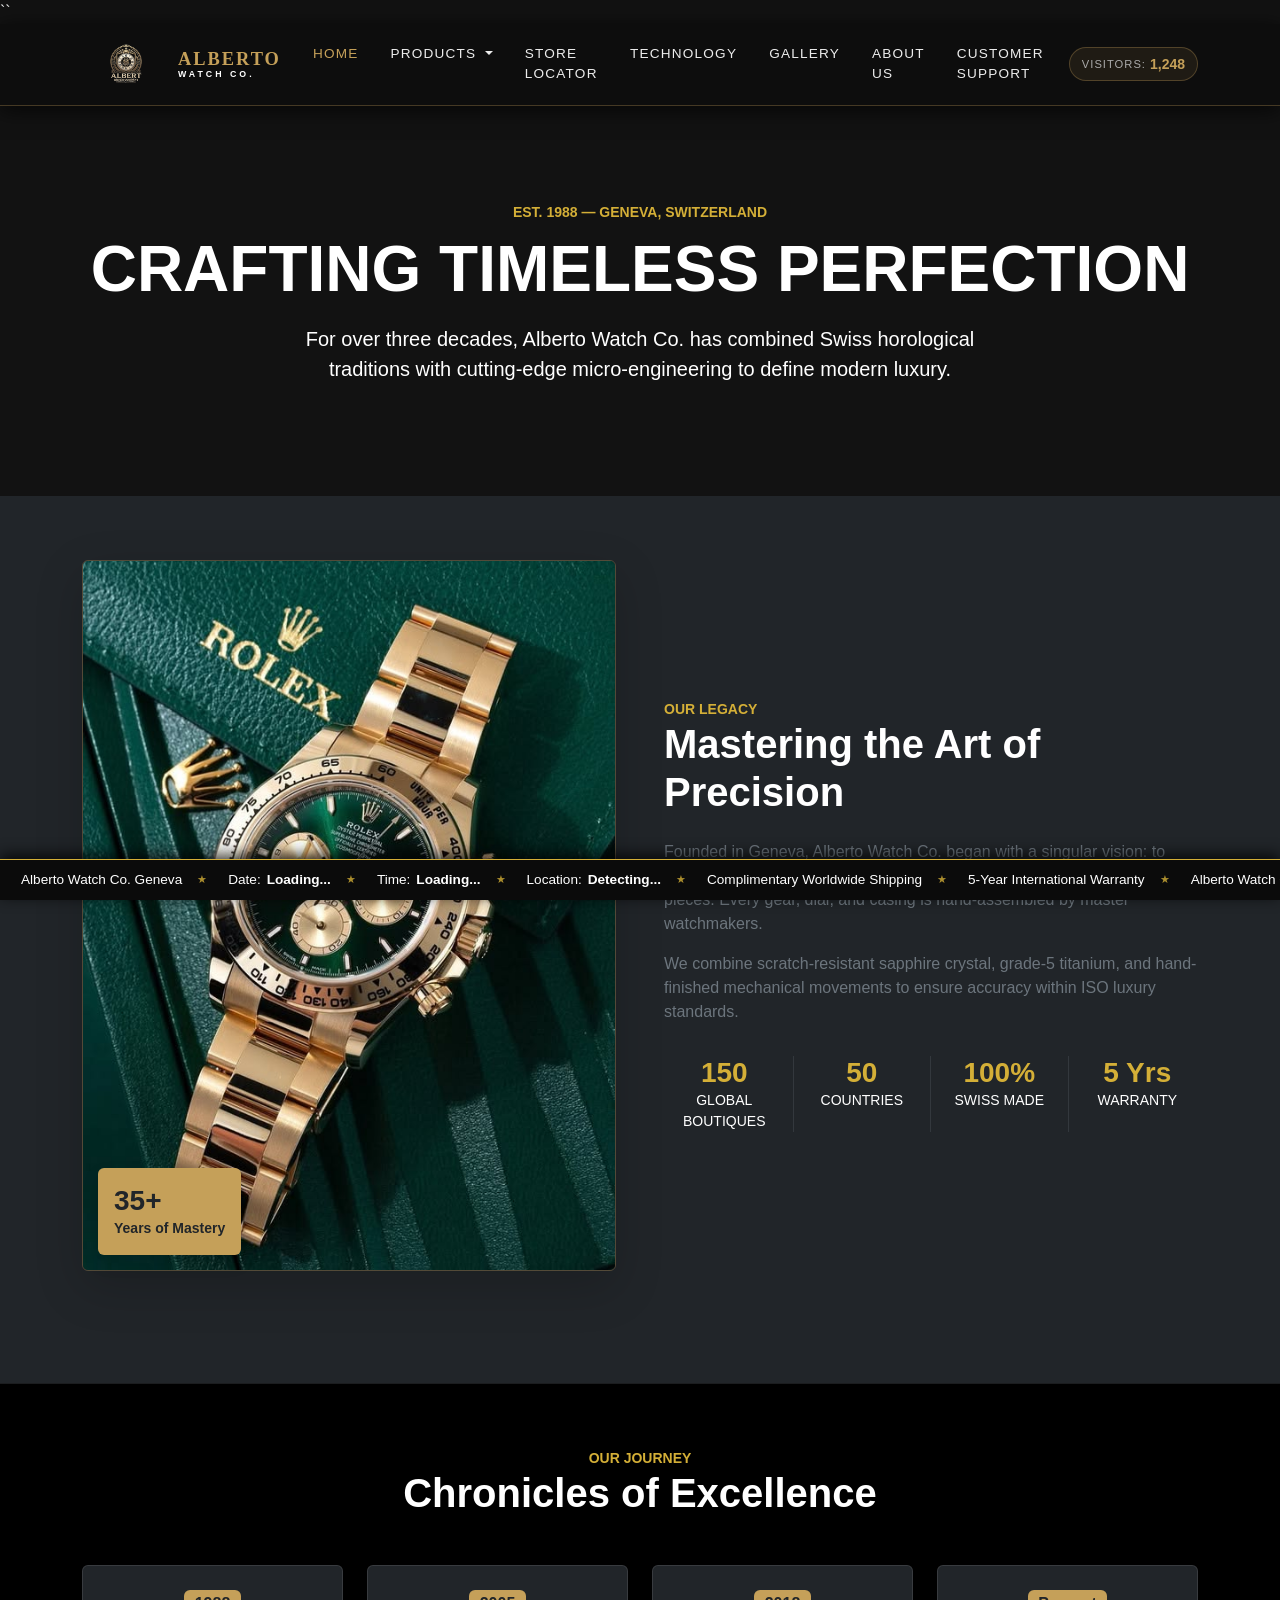
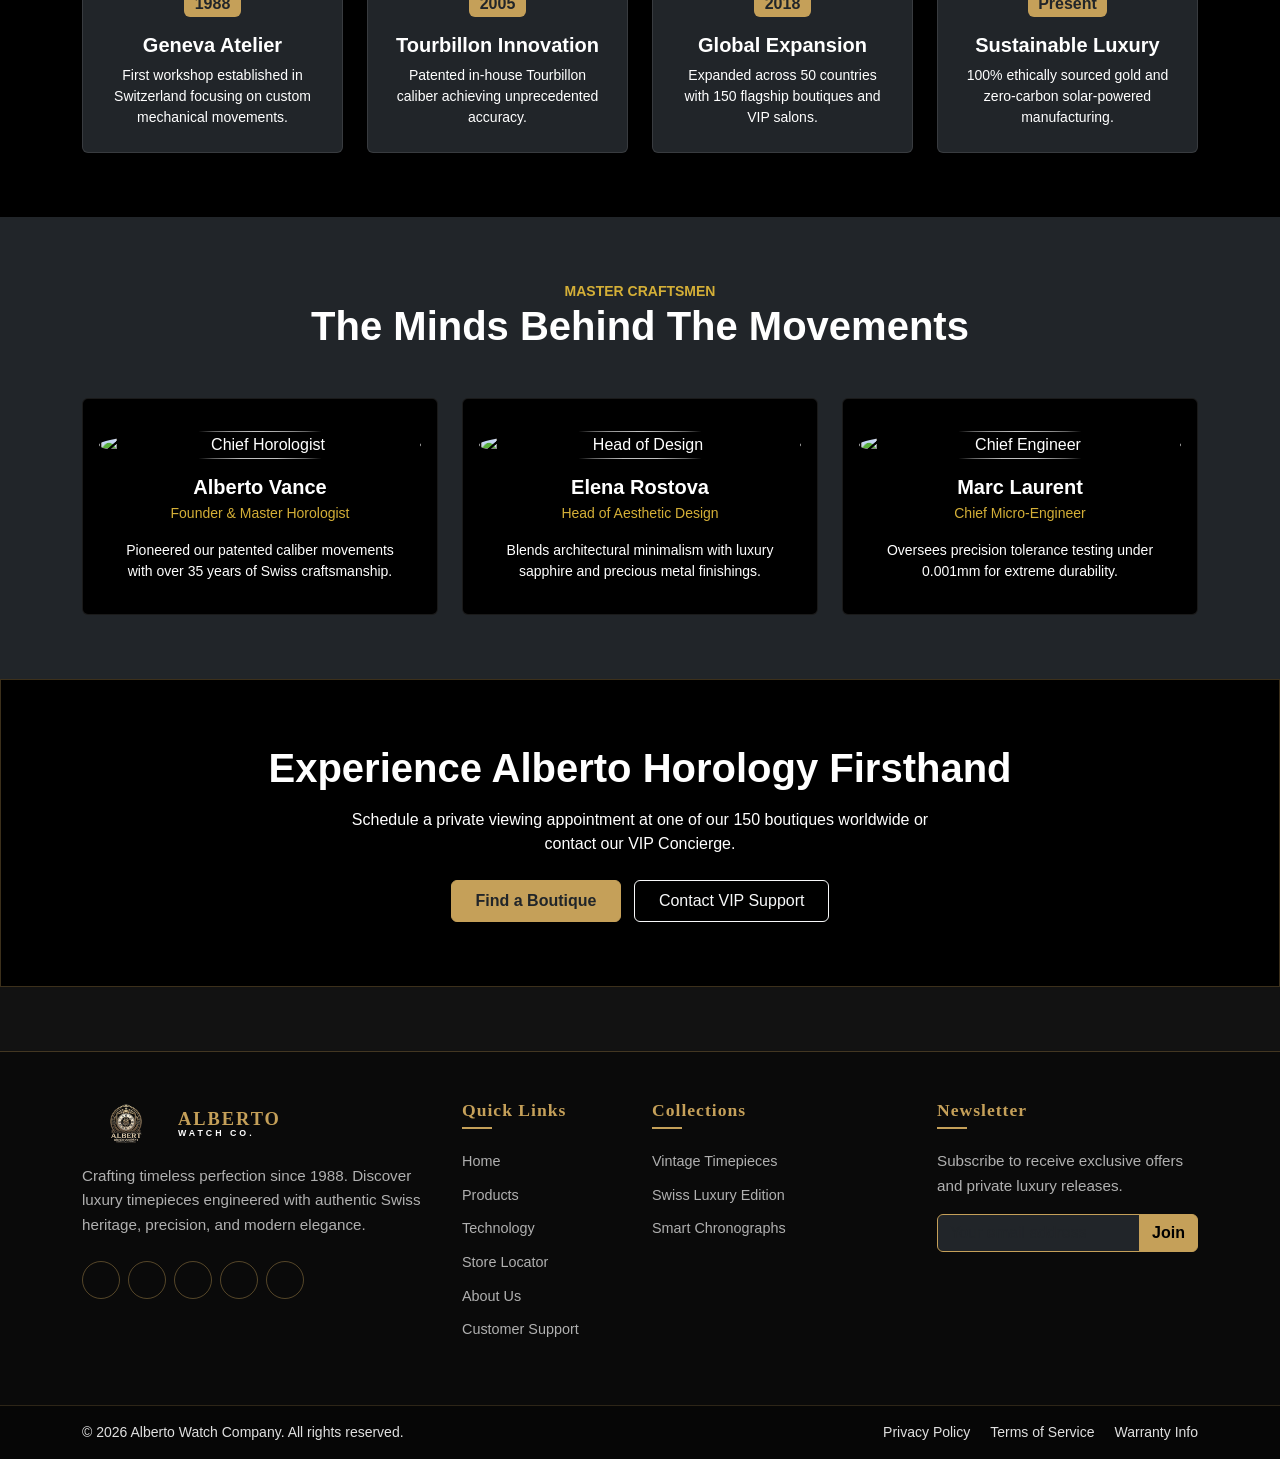
==== about.html @ 3fa5d121 "hi" ====
``<!DOCTYPE html>
<html lang="en">
<head>
    <meta charset="UTF-8">
    <meta name="viewport" content="width=device-width, initial-scale=1.0">
    <title>Alberto Watch Company</title>
    <link rel="stylesheet" href="bootstrap-5.3.8/dist/css/bootstrap.min.css">
    <link rel="stylesheet" href="style.css">
    <link rel="stylesheet" href="https://cdnjs.cloudflare.com/ajax/libs/font-awesome/7.3.1/css/all.css" integrity="sha512-x9WwyMYBnlXMNQ6kQ/Lyzu1NqIhLQKL5Oq6xByfXuRj7s9CskyCbLv/1IjqzJmXwFXWr0ov6jBV7Qbc0hh9nHg==" crossorigin="anonymous" referrerpolicy="no-referrer">
</head>
<body>

<header class="site-header sticky-top">
    <nav class="navbar navbar-expand-lg navbar-dark bg-dark-custom">
        <div class="container">
            <a class="navbar-brand d-flex align-items-center" href="index.html">
                <img src="logo-removebg-preview.png" alt="Alberto Watch Co. Logo" class="logo-img me-2">
                <span class="brand-text">ALBERTO <small>WATCH CO.</small></span>
            </a>

            <button class="navbar-toggler" type="button" data-bs-toggle="collapse" data-bs-target="#albertoNavbar" aria-controls="albertoNavbar" aria-expanded="false" aria-label="Toggle navigation">
                <span class="navbar-toggler-icon"></span>
            </button>

            <div class="collapse navbar-collapse" id="albertoNavbar">
                <ul class="navbar-nav mx-auto mb-2 mb-lg-0">
                    <li class="nav-item">
                        <a class="nav-link active" href="index.html">Home</a>
                    </li>
                    <li class="nav-item dropdown">
                        <a class="nav-link dropdown-toggle" href="#" id="productsDropdown" role="button" data-bs-toggle="dropdown" aria-expanded="false">
                            Products
                        </a>
                        <ul class="dropdown-menu dropdown-menu-dark" aria-labelledby="productsDropdown">
                            <li><a class="dropdown-item" href="vintage.html">Vintage</a></li>
                            <li><a class="dropdown-item" href="luxury.html">Luxury Timepieces</a></li>
                            <li><a class="dropdown-item" href="smartwatches.html">Smart Watches</a></li>
                        </ul>
                    </li>
                      <li class="nav-item">
                        <a class="nav-link" href="store-locator.html">Store Locator</a>
                    </li>
                    <li class="nav-item">
                        <a class="nav-link" href="technology.html">Technology</a>
                    </li>
                     <li class="nav-item">
                        <a class="nav-link" href="gallery.html">Gallery</a>
                    </li>
                    <li class="nav-item">
                        <a class="nav-link" href="about.html">About Us</a>
                    </li>
                    <li class="nav-item">
                        <a class="nav-link" href="cutomer support.html">Customer Support</a>
                    </li>
                </ul>

                <div class="visitor-counter text-light small d-flex align-items-center">
                    <span class="counter-label me-1">Visitors:</span>
                    <span id="visitorCount" class="counter-number">1,248</span>
                </div>
            </div>
        </div>
    </nav>
</header>
<section class="about-hero-section text-center text-white py-5 position-relative">
  <div class="container py-5">
    <span class="text-gold text-uppercase tracking-widest small fw-bold">Est. 1988 — Geneva, Switzerland</span>
    <h1 class="display-3 fw-bold text-uppercase mt-2 mb-3">Crafting Timeless Perfection</h1>
    <p class="lead mx-auto" style="max-width: 700px;">
      For over three decades, Alberto Watch Co. has combined Swiss horological traditions with cutting-edge micro-engineering to define modern luxury.
    </p>
  </div>
</section>

<section class="py-5 bg-dark text-white">
  <div class="container py-3">
    <div class="row align-items-center g-5 mb-5">
      <div class="col-lg-6">
        <div class="about-img-wrapper position-relative">
          <img src="green rolex in box.png" alt="Alberto Watch Craftsmanship" class="img-fluid rounded shadow-lg border-gold-subtle">
          <div class="experience-badge bg-gold text-dark p-3 rounded shadow position-absolute bottom-0 start-0 m-3 d-none d-sm-block">
            <h3 class="fw-bold mb-0">35+</h3>
            <span class="small fw-semibold">Years of Mastery</span>
          </div>
        </div>
      </div>
      <div class="col-lg-6">
        <span class="text-gold text-uppercase fw-bold small tracking-widest">Our Legacy</span>
        <h2 class="display-6 fw-bold mb-4">Mastering the Art of Precision</h2>
        <p class="text-secondary">
          Founded in Geneva, Alberto Watch Co. began with a singular vision: to construct timepieces that transcend mere utility and become heirloom art pieces. Every gear, dial, and casing is hand-assembled by master watchmakers.
        </p>
        <p class="text-secondary mb-4">
          We combine scratch-resistant sapphire crystal, grade-5 titanium, and hand-finished mechanical movements to ensure accuracy within ISO luxury standards.
        </p>
        
        <div class="row g-3 pt-2">
          <div class="col-6 col-sm-3 text-center border-end border-secondary border-opacity-25">
            <h3 class="fw-bold text-gold mb-0">150</h3>
            <small class="text-uppercase fs-7">Global Boutiques</small>
          </div>
          <div class="col-6 col-sm-3 text-center border-end border-secondary border-opacity-25">
            <h3 class="fw-bold text-gold mb-0">50</h3>
            <small class="text-uppercase fs-7">Countries</small>
          </div>
          <div class="col-6 col-sm-3 text-center border-end border-secondary border-opacity-25">
            <h3 class="fw-bold text-gold mb-0">100%</h3>
            <small class=" text-uppercase fs-7">Swiss Made</small>
          </div>
          <div class="col-6 col-sm-3 text-center">
            <h3 class="fw-bold text-gold mb-0">5 Yrs</h3>
            <small class=" text-uppercase fs-7">Warranty</small>
          </div>
        </div>

      </div>
    </div>
  </div>
</section>

<section class="py-5 bg-black text-white border-top border-secondary border-opacity-25">
  <div class="container py-3">
    <div class="text-center mb-5">
      <span class="text-gold text-uppercase fw-bold small tracking-widest">Our Journey</span>
      <h2 class="display-6 fw-bold">Chronicles of Excellence</h2>
    </div>

    <div class="row g-4 position-relative timeline-container">
      <div class="col-md-3 text-center">
        <div class="timeline-box p-4 bg-dark rounded border-gold-hover h-100">
          <span class="badge bg-gold text-dark fs-6 mb-3">1988</span>
          <h5 class="fw-bold">Geneva Atelier</h5>
          <p class=" small mb-0">First workshop established in Switzerland focusing on custom mechanical movements.</p>
        </div>
      </div>
      <div class="col-md-3 text-center">
        <div class="timeline-box p-4 bg-dark rounded border-gold-hover h-100">
          <span class="badge bg-gold text-dark fs-6 mb-3">2005</span>
          <h5 class="fw-bold">Tourbillon Innovation</h5>
          <p class=" small mb-0">Patented in-house Tourbillon caliber achieving unprecedented accuracy.</p>
        </div>
      </div>
      <div class="col-md-3 text-center">
        <div class="timeline-box p-4 bg-dark rounded border-gold-hover h-100">
          <span class="badge bg-gold text-dark fs-6 mb-3">2018</span>
          <h5 class="fw-bold">Global Expansion</h5>
          <p class="small mb-0">Expanded across 50 countries with 150 flagship boutiques and VIP salons.</p>
        </div>
      </div>
      <div class="col-md-3 text-center">
        <div class="timeline-box p-4 bg-dark rounded border-gold-hover h-100">
          <span class="badge bg-gold text-dark fs-6 mb-3">Present</span>
          <h5 class="fw-bold">Sustainable Luxury</h5>
          <p class="small mb-0">100% ethically sourced gold and zero-carbon solar-powered manufacturing.</p>
        </div>
      </div>
    </div>
  </div>
</section>

<section class="py-5 bg-dark text-white">
  <div class="container py-3">
    <div class="text-center mb-5">
      <span class="text-gold text-uppercase fw-bold small tracking-widest">Master Craftsmen</span>
      <h2 class="display-6 fw-bold">The Minds Behind The Movements</h2>
    </div>

    <div class="row g-4">
      <div class="col-md-4">
        <div class="card bg-black text-white border-gold-hover h-100 text-center p-3">
          <img src="https://images.unsplash.com/photo-1560250097-0b93528c311a?q=80&w=400&auto=format&fit=crop" class="card-img-top rounded-circle mx-auto mt-3 style-team-img" alt="Chief Horologist">
          <div class="card-body">
            <h5 class="card-title fw-bold mb-1">Alberto Vance</h5>
            <span class="text-gold small d-block mb-3">Founder & Master Horologist</span>
            <p class="card-text small">Pioneered our patented caliber movements with over 35 years of Swiss craftsmanship.</p>
          </div>
        </div>
      </div>
      <div class="col-md-4">
        <div class="card bg-black text-white border-gold-hover h-100 text-center p-3">
          <img src="https://images.unsplash.com/photo-1573496359142-b8d87734a5a2?q=80&w=400&auto=format&fit=crop" class="card-img-top rounded-circle mx-auto mt-3 style-team-img" alt="Head of Design">
          <div class="card-body">
            <h5 class="card-title fw-bold mb-1">Elena Rostova</h5>
            <span class="text-gold small d-block mb-3">Head of Aesthetic Design</span>
            <p class="card-text small">Blends architectural minimalism with luxury sapphire and precious metal finishings.</p>
          </div>
        </div>
      </div>
      <div class="col-md-4">
        <div class="card bg-black text-white border-gold-hover h-100 text-center p-3">
          <img src="https://images.unsplash.com/photo-1519085360753-af0119f7cbe7?q=80&w=400&auto=format&fit=crop" class="card-img-top rounded-circle mx-auto mt-3 style-team-img" alt="Chief Engineer">
          <div class="card-body">
            <h5 class="card-title fw-bold mb-1">Marc Laurent</h5>
            <span class="text-gold small d-block mb-3">Chief Micro-Engineer</span>
            <p class="card-text small">Oversees precision tolerance testing under 0.001mm for extreme durability.</p>
          </div>
        </div>
      </div>
    </div>
  </div>
</section>

<section class="py-5 bg-black text-white text-center border-top border-gold-subtle">
  <div class="container py-3">
    <h2 class="display-6 fw-bold mb-3 text-white">Experience Alberto Horology Firsthand</h2>
    <p class="mb-4 mx-auto" style="max-width: 600px;">Schedule a private viewing appointment at one of our 150 boutiques worldwide or contact our VIP Concierge.</p>
    <a href="store-locator.html" class="btn btn-gold text-dark fw-bold px-4 py-2 me-2">Find a Boutique</a>
    <button class="btn btn-outline-light px-4 py-2" onclick="triggerConcierge()">Contact VIP Support</button>
  </div>
</section>



<!-- Footer Section -->
<footer class="site-footer">
    <div class="container py-5">
        <div class="row g-4">
            <!-- Brand & Info -->
            <div class="col-lg-4 col-md-6">
                <div class="d-flex align-items-center mb-3">
                    <img src="logo-removebg-preview.png" alt="Alberto Watch Co. Logo" class="logo-img me-2">
                    <span class="brand-text">ALBERTO <small>WATCH CO.</small></span>
                </div>
                <p class="footer-text mb-4">
                    Crafting timeless perfection since 1988. Discover luxury timepieces engineered with authentic Swiss heritage, precision, and modern elegance.
                </p>
                <div class="social-links d-flex gap-2">
                    <a href="https://www.facebook.com" class="social-icon" aria-label="Facebook"><i class="fa-brands fa-facebook"></i></a>
                    <a href="https://www.instagram.com" class="social-icon" aria-label="Instagram"><i class="fa-brands fa-square-instagram"></i></a>
                   <a href="https://www.youtube.com" class="social-icon" aria-label="Youtube"><i class="fa-brands fa-youtube"></i></a>
                    <a href="https://www.x.com" class="social-icon" aria-label="Twitter"><i class="fa-brands fa-x-twitter"></i></a>
                    <a href="https://www.linkedin.com" class="social-icon" aria-label="LinkedIn"><i class="fa-brands fa-square-linkedin"></i></a>
                </div>
            </div>

            <!-- Quick Links -->
            <div class="col-lg-2 col-md-6">
                <h5 class="footer-heading">Quick Links</h5>
                <ul class="list-unstyled footer-links">
                    <li><a href="index.html">Home</a></li>
                    <li><a href="luxury.html">Products</a></li>
                    <li><a href="technology.html">Technology</a></li>
                    <li><a href="store-locator.html">Store Locator</a></li>
                    <li><a href="about.html">About Us</a></li>
                    <li><a href="cutomer support.html  ">Customer Support</a></li>

                </ul>
            </div>

            <!-- Collections -->
            <div class="col-lg-3 col-md-6">
                <h5 class="footer-heading">Collections</h5>
                <ul class="list-unstyled footer-links">
                    <li><a href="vintage.html">Vintage Timepieces</a></li>
                    <li><a href="luxury.html">Swiss Luxury Edition</a></li>
                    <li><a href="smartwatches.html">Smart Chronographs</a></li>
                </ul>
            </div>

            <!-- Newsletter Signup -->
            <div class="col-lg-3 col-md-6">
                <h5 class="footer-heading">Newsletter</h5>
                <p class="footer-text small mb-3">Subscribe to receive exclusive offers and private luxury releases.</p>
                <form class="newsletter-form">
                    <div class="input-group">
                        <input type="email" class="form-control bg-dark text-light border-gold" placeholder="Your email address" required>
                        <button class="btn btn-gold" type="submit">Join</button>
                    </div>
                </form>
            </div>
        </div>
    </div>

<!-- Footer Bottom Bar -->
<div class="footer-bottom py-3">
    <div class="container d-flex flex-column flex-md-row justify-content-between align-items-center gap-2">
        <p class="mb-0 small footer-copyright">&copy; 2026 Alberto Watch Company. All rights reserved.</p>
        <div class="footer-bottom-links small">
            <a href="#">Privacy Policy</a>
            <a href="#">Terms of Service</a>
            <a href="#">Warranty Info</a>
        </div>
    </div>
</div>
</footer>     

<!-- Fully Filled Seamless Bottom Marquee -->
<div class="luxury-ticker-wrapper">
  <div class="luxury-ticker-track">
    <!-- First Content Set -->
    <div class="luxury-ticker-group">
      <span class="ticker-item"><i class="fa-solid fa-crown text-gold"></i> Alberto Watch Co. Geneva</span>
      <span class="ticker-divider">★</span>
      <span class="ticker-item"><i class="fa-regular fa-calendar-days text-gold"></i> Date: <strong class="ticker-date">Loading...</strong></span>
      <span class="ticker-divider">★</span>
      <span class="ticker-item"><i class="fa-regular fa-clock text-gold"></i> Time: <strong class="ticker-time">Loading...</strong></span>
      <span class="ticker-divider">★</span>
      <span class="ticker-item"><i class="fa-solid fa-location-dot text-gold"></i> Location: <strong class="ticker-location">Detecting...</strong></span>
      <span class="ticker-divider">★</span>
      <span class="ticker-item"><i class="fa-solid fa-truck-fast text-gold"></i> Complimentary Worldwide Shipping</span>
      <span class="ticker-divider">★</span>
      <span class="ticker-item"><i class="fa-solid fa-shield-halved text-gold"></i> 5-Year International Warranty</span>
      <span class="ticker-divider">★</span>
    </div>

    <!-- Duplicate Set for Seamless Continuous Loop -->
    <div class="luxury-ticker-group" aria-hidden="true">
      <span class="ticker-item"><i class="fa-solid fa-crown text-gold"></i> Alberto Watch Co. Geneva</span>
      <span class="ticker-divider">★</span>
      <span class="ticker-item"><i class="fa-regular fa-calendar-days text-gold"></i> Date: <strong class="ticker-date">Loading...</strong></span>
      <span class="ticker-divider">★</span>
      <span class="ticker-item"><i class="fa-regular fa-clock text-gold"></i> Time: <strong class="ticker-time">Loading...</strong></span>
      <span class="ticker-divider">★</span>
      <span class="ticker-item"><i class="fa-solid fa-location-dot text-gold"></i> Location: <strong class="ticker-location">Detecting...</strong></span>
      <span class="ticker-divider">★</span>
      <span class="ticker-item"><i class="fa-solid fa-truck-fast text-gold"></i> Complimentary Worldwide Shipping</span>
      <span class="ticker-divider">★</span>
      <span class="ticker-item"><i class="fa-solid fa-shield-halved text-gold"></i> 5-Year International Warranty</span>
      <span class="ticker-divider">★</span>
    </div>
  </div>
</div>
<!-- IMPORTANT: Link your script tag here -->
 <script src="https://code.jquery.com/jquery-4.0.0.js" integrity="sha256-9fsHeVnKBvqh3FB2HYu7g2xseAZ5MlN6Kz/qnkASV8U=" crossorigin="anonymous"></script>
<script src="https://cdn.jsdelivr.net/npm/bootstrap@5.3.3/dist/js/bootstrap.bundle.min.js"></script>
<script src="script.js"></script>
</body>
</html>
---- style.css ----
:root {
    --gold-primary: #c5a059;
    --gold-hover: #e6ca65;
    --bg-dark: #121212;
    --card-bg: #1a1a1a;
    --text-light: #ececec;
}

body {
    font-family: 'Helvetica Neue', Arial, sans-serif;
    margin: 0;
    padding: 0;
    background-color: var(--bg-dark);
    color: var(--text-light);
}

/* Header & Navbar Styling */
.bg-dark-custom {
    background-color: var(--bg-dark);
    border-bottom: 1px solid rgba(197, 160, 89, 0.3);
    box-shadow: 0 4px 20px rgba(0, 0, 0, 0.6);
}

.logo-img {
    height: 50px;
    width: auto;
    object-fit: contain;
    transition: transform 0.3s ease;
}

.logo-img:hover {
    transform: scale(1.05);
}

.brand-text {
    font-family: 'Georgia', serif;
    font-weight: 700;
    letter-spacing: 2px;
    color: var(--gold-primary);
    font-size: 1.2rem;
    line-height: 1.1;
}

.brand-text small {
    display: block;
    font-size: 0.55rem;
    letter-spacing: 3px;
    color: #ffffff;
    font-family: sans-serif;
}

/* Nav Link Hover & Active Effects */
.navbar-nav .nav-link {
    color: var(--text-light) !important;
    font-size: 0.85rem;
    font-weight: 500;
    text-transform: uppercase;
    letter-spacing: 1.5px;
    padding: 0.75rem 1rem !important;
    transition: color 0.3s ease-in-out;
}

.navbar-nav .nav-item {
    position: relative;
}

.navbar-nav .nav-item::after {
    content: '';
    position: absolute;
    width: 0;
    height: 2px;
    bottom: 0;
    left: 50%;
    background-color: var(--gold-primary);
    transition: all 0.3s ease-in-out;
    transform: translateX(-50%);
}

.navbar-nav .nav-item:hover::after,
.navbar-nav .nav-item.active::after {
    width: 70%;
}

.navbar-nav .nav-link:hover,
.navbar-nav .nav-link.active {
    color: var(--gold-primary) !important;
}

/* Dropdown Customization */
.dropdown-menu-dark {
    background-color: #1a1a1a;
    border: 1px solid var(--gold-primary);
    border-radius: 0;
    margin-top: 0.5rem;
    box-shadow: 0 10px 25px rgba(0, 0, 0, 0.5);
}

.dropdown-item {
    color: var(--text-light);
    font-size: 0.85rem;
    letter-spacing: 1px;
    padding: 0.6rem 1.5rem;
    transition: all 0.25s ease;
}

.dropdown-item:hover {
    background-color: rgba(197, 160, 89, 0.15);
    color: var(--gold-hover);
    padding-left: 1.8rem;
}

/* Visitor Counter Widget */
.visitor-counter {
    border: 1px solid rgba(197, 160, 89, 0.4);
    padding: 0.35rem 0.85rem;
    border-radius: 20px;
    background-color: rgba(255, 255, 255, 0.04);
}

.counter-label {
    color: #aaaaaa;
    text-transform: uppercase;
    font-size: 0.7rem;
    letter-spacing: 1px;
}

.counter-number {
    color: var(--gold-primary);
    font-weight: 700;
}

/* --- HERO SECTION STYLING --- */
.hero-section {
    min-height: 80vh;
    background: radial-gradient(circle at 75% 50%, rgba(197, 160, 89, 0.15) 0%, rgba(18, 18, 18, 1) 70%);
    padding: 0 0 50px 0;
    margin-top: -20px;
    border-bottom: 1px solid rgba(197, 160, 89, 0.2);
}

/* Text Ko Aur Upar Shift Karne Ke Liye (-60px) */
.hero-section .col-lg-6:first-child {
    transform: translateY(-60px);
}

.hero-subtitle {
    color: var(--gold-primary);
    font-size: 0.85rem;
    letter-spacing: 3px;
    font-weight: 600;
}

.hero-title {
    font-family: 'Georgia', serif;
    line-height: 1.2;
    color: #ffffff;
}

.text-gold {
    color: var(--gold-primary);
}

.text-muted-custom {
    color: #b0b0b0;
    font-size: 1.05rem;
    line-height: 1.6;
}

/* Hero CTA Buttons */
.btn-hero-primary {
    background-color: var(--gold-primary);
    border: 1px solid var(--gold-primary);
    color: #121212;
    font-weight: 700;
    text-transform: uppercase;
    letter-spacing: 1px;
    padding: 0.75rem 1.8rem;
    border-radius: 6px;
    text-decoration: none;
    transition: all 0.3s ease;
}

.btn-hero-primary:hover {
    background-color: var(--gold-hover);
    border-color: var(--gold-hover);
    color: #121212;
    transform: translateY(-2px);
}

.btn-hero-outline {
    background-color: transparent;
    border: 1px solid var(--gold-primary);
    color: var(--gold-primary);
    font-weight: 600;
    text-transform: uppercase;
    letter-spacing: 1px;
    padding: 0.75rem 1.8rem;
    border-radius: 6px;
    text-decoration: none;
    transition: all 0.3s ease;
}

.btn-hero-outline:hover {
    background-color: rgba(197, 160, 89, 0.15);
    color: var(--gold-hover);
    border-color: var(--gold-hover);
    transform: translateY(-2px);
}

/* Hero Video Container */
.hero-img-wrapper video {
    width: 100%;
    max-width: 500px;
    border-radius: 12px;
    object-fit: cover;
    box-shadow: 0 10px 30px rgba(0, 0, 0, 0.8);
    border: 1px solid rgba(197, 160, 89, 0.3);
}

/* --- PRODUCT CARDS SECTION --- */
.product-section {
    padding-left: 5px !important;
    padding-right: 5px !important;
    margin-left: 0 !important;
    margin-right: 0 !important;
    width: 100% !important;
}

.cardss .card {
    background-color: var(--card-bg);
    border: 1px solid rgba(197, 160, 89, 0.3);
    border-radius: 8px;
    color: var(--text-light);
    box-shadow: 0 6px 18px rgba(0, 0, 0, 0.5);
    transition: transform 0.3s ease, border-color 0.3s ease, box-shadow 0.3s ease;
    overflow: hidden;
}

.cardss .card:hover {
    transform: translateY(-3px);
    border-color: var(--gold-primary);
    box-shadow: 0 8px 22px rgba(197, 160, 89, 0.25);
}

.cardss .card-title {
    color: var(--gold-primary);
    font-family: 'Georgia', serif;
    font-size: 1.55rem;
    font-weight: 700;
    letter-spacing: 1px;
    margin-bottom: 0.75rem;
}

.cardss .card-text {
    color: #cccccc;
    font-size: 1.08rem;
    line-height: 1.5;
}

.cardss .img-fluid {
    object-fit: cover;
    min-height: 220px;
    border-radius: 8px 0 0 8px;
}

.text-gold-muted {
    color: rgba(197, 160, 89, 0.85);
    font-size: 0.92rem;
}

/* --- ACTION BUTTONS --- */
.cardss .d-flex.gap-3.justify-content-center {
    gap: 1rem !important;
}

/* Cart Button */
.btn-action-cart {
    background-color: #121212;
    border: 1px solid var(--gold-primary);
    color: var(--gold-primary);
    font-size: 2rem;
    width: 110px;
    height: 45px;
    padding: 0;
    border-radius: 6px;
    transition: all 0.3s ease;
    display: inline-flex;
    justify-content: center;
    align-items: center;
}

.btn-action-cart:hover {
    background-color: var(--gold-hover);
    border-color: var(--gold-hover);
    color: #121212;
    transform: scale(1.02);
}

/* Favorite Button */
.btn-action-fav {
    background-color: #121212;
    border: 1px solid var(--gold-primary);
    color: var(--gold-primary);
    font-size: 3rem;
    width: 110px;
    height: 45px;
    padding: 0;
    border-radius: 6px;
    transition: all 0.3s ease;
    display: inline-flex;
    justify-content: center;
    align-items: center;
}

.btn-action-fav:hover {
    background-color: var(--gold-hover);
    border-color: var(--gold-hover);
    color: #121212;
    transform: scale(1.02);
}

/* Buy It Now Button */
.btn-action-buy {
    background-color: var(--gold-primary);
    border: 1px solid var(--gold-primary);
    color: #121212;
    font-weight: 700;
    text-transform: uppercase;
    font-size: 1rem;
    letter-spacing: 1.5px;
    padding: 0.8rem 1.2rem;
    min-height: 52px;
    border-radius: 6px;
    transition: all 0.3s ease;
    width: 400px;
    display: flex;
    justify-content: center;
    align-self: center;
    text-align: center;
}

.btn-action-buy:hover {
    background-color: var(--gold-hover);
    border-color: var(--gold-hover);
    color: #121212;
    transform: scale(1.02);
}
/* --- FOOTER STYLING --- */
.site-footer {
    background-color: #0a0a0a;
    border-top: 1px solid rgba(197, 160, 89, 0.3);
    color: var(--text-light);
    margin-top: 5rem;
}

.footer-heading {
    color: var(--gold-primary);
    font-family: 'Georgia', serif;
    font-size: 1.1rem;
    font-weight: 700;
    letter-spacing: 1px;
    margin-bottom: 1.25rem;
    position: relative;
}

.footer-heading::after {
    content: '';
    display: block;
    width: 30px;
    height: 2px;
    background-color: var(--gold-primary);
    margin-top: 6px;
}

.footer-text {
    color: #b0b0b0;
    font-size: 0.95rem;
    line-height: 1.6;
}

.footer-links li {
    margin-bottom: 0.6rem;
}

.footer-links a {
    color: #b0b0b0;
    text-decoration: none;
    font-size: 0.9rem;
    transition: color 0.3s ease, padding-left 0.3s ease;
}

.footer-links a:hover {
    color: var(--gold-primary);
    padding-left: 5px;
}

/* Social Icons */
.social-icon {
    width: 38px;
    height: 38px;
    border: 1px solid rgba(197, 160, 89, 0.4);
    border-radius: 50%;
    color: var(--gold-primary);
    display: inline-flex;
    align-items: center;
    justify-content: center;
    text-decoration: none;
    font-size: 1.5rem;
    font-weight: bold;
    transition: all 0.3s ease;
}

.social-icon:hover {
    background-color: var(--gold-primary);
    color: #121212;
    transform: translateY(-3px);
}

/* Newsletter Input & Button */
.border-gold {
    border: 1px solid rgba(197, 160, 89, 0.4);
}

.border-gold:focus {
    background-color: #121212;
    border-color: var(--gold-primary);
    box-shadow: 0 0 6px rgba(197, 160, 89, 0.4);
}

.btn-gold {
    background-color: var(--gold-primary);
    color: #121212;
    font-weight: 700;
    border: 1px solid var(--gold-primary);
    transition: all 0.3s ease;
}

.btn-gold:hover {
    background-color: var(--gold-hover);
    color: #121212;
}

/* --- FOOTER BOTTOM VISIBILITY FIX --- */
.footer-bottom {
    background-color: #080808;
    border-top: 1px solid rgba(197, 160, 89, 0.2);
}

.footer-copyright {
    color: #e0e0e0 !important;
}

.footer-bottom-links {
    display: flex;
    gap: 1.25rem;
}

.footer-bottom-links a {
    color: #e0e0e0 !important;
    text-decoration: none;
    font-weight: 500;
    transition: color 0.3s ease;
}

.footer-bottom-links a:hover {
    color: var(--gold-primary) !important;
    text-decoration: underline;
}


:root {
    --gold-primary: #c5a059;
    --gold-hover: #e6ca65;
    --bg-dark: #121212;
    --card-bg: #1a1a1a;
    --text-light: #ececec;
}

body {
    font-family: 'Helvetica Neue', Arial, sans-serif;
    margin: 0;
    padding: 0;
    background-color: var(--bg-dark);
    color: var(--text-light);
}

.text-gold {
    color: var(--gold-primary) !important;
}

.border-gold {
    border: 1px solid rgba(197, 160, 89, 0.4) !important;
}

.bg-gold {
    background-color: var(--gold-primary) !important;
}

/* --- HEADER & NAVIGATION --- */
.bg-dark-custom {
    background-color: #0d0d0d;
    border-bottom: 1px solid rgba(197, 160, 89, 0.3);
    box-shadow: 0 4px 20px rgba(0, 0, 0, 0.7);
}

.logo-img {
    height: 48px;
    width: auto;
    object-fit: contain;
}

.brand-text {
    font-family: 'Georgia', serif;
    font-weight: 700;
    letter-spacing: 2px;
    color: var(--gold-primary);
    font-size: 1.15rem;
    line-height: 1.1;
}

.brand-text small {
    display: block;
    font-size: 0.55rem;
    letter-spacing: 3px;
    color: #ffffff;
    font-family: sans-serif;
}

.navbar-nav .nav-link {
    color: var(--text-light) !important;
    font-size: 0.85rem;
    font-weight: 500;
    text-transform: uppercase;
    letter-spacing: 1.2px;
    padding: 0.75rem 1rem !important;
}

.navbar-nav .nav-link:hover,
.navbar-nav .nav-link.active {
    color: var(--gold-primary) !important;
}

.dropdown-menu-dark {
    background-color: #181818;
    border: 1px solid rgba(197, 160, 89, 0.3);
}

.visitor-counter {
    background: rgba(197, 160, 89, 0.1);
    border: 1px solid rgba(197, 160, 89, 0.3);
    padding: 0.35rem 0.75rem;
    border-radius: 20px;
}

.counter-number {
    color: var(--gold-primary);
    font-weight: 700;
}

/* --- PAGE BANNER --- */
.page-banner {
    background-color: #0a0a0a;
    border-bottom: 1px solid rgba(197, 160, 89, 0.25);
}

.hero-subtitle {
    color: var(--gold-primary);
    font-size: 0.85rem;
    letter-spacing: 3px;
    font-weight: 600;
}

.hero-title {
    font-family: 'Georgia', serif;
    color: #ffffff;
}

.text-muted-custom {
    color: #b0b0b0;
}

/* --- STORE LOCATOR SECTION --- */
.store-select-input,
.store-search-input {
    background-color: #181818;
    border: 1px solid rgba(197, 160, 89, 0.4);
    color: var(--text-light);
    padding: 0.65rem 1rem;
}

.store-select-input:focus,
.store-search-input:focus {
    background-color: #222;
    border-color: var(--gold-primary);
    color: #ffffff;
    box-shadow: 0 0 10px rgba(197, 160, 89, 0.3);
}

.store-list {
    max-height: 520px;
    overflow-y: auto;
    padding-right: 6px;
}

.store-list::-webkit-scrollbar {
    width: 6px;
}

.store-list::-webkit-scrollbar-thumb {
    background: var(--gold-primary);
    border-radius: 4px;
}

.store-item {
    background-color: var(--card-bg);
    border: 1px solid rgba(197, 160, 89, 0.2);
    border-radius: 8px;
    padding: 1.1rem;
    margin-bottom: 0.85rem;
    cursor: pointer;
    transition: all 0.3s ease;
}

.store-item:hover,
.store-item.active {
    border-color: var(--gold-primary);
    background-color: rgba(197, 160, 89, 0.12);
    transform: translateX(4px);
}

.store-name {
    color: var(--gold-primary);
    font-family: 'Georgia', serif;
    font-size: 1.1rem;
    font-weight: 700;
}

.store-country {
    color: var(--gold-hover);
    font-size: 0.75rem;
    text-transform: uppercase;
    letter-spacing: 1px;
}

.store-address,
.store-hours {
    color: #b0b0b0;
    font-size: 0.85rem;
}

.store-phone {
    color: var(--text-light);
    text-decoration: none;
    font-size: 0.85rem;
}

.store-phone:hover {
    color: var(--gold-hover);
}

/* MAP & SEARCH IN AREA BUTTON */
.map-wrapper {
    border: 1px solid rgba(197, 160, 89, 0.3);
    border-radius: 8px;
    overflow: hidden;
    box-shadow: 0 8px 25px rgba(0, 0, 0, 0.6);
}

/* Medium Search Button Overlay */
.search-area-btn {
    position: absolute;
    top: 18px;
    left: 50%;
    transform: translateX(-50%);
    z-index: 10;
    padding: 0.5rem 1.25rem;
    font-size: 0.9rem;
    font-weight: 600;
    letter-spacing: 0.5px;
    border-radius: 30px;
    box-shadow: 0 4px 15px rgba(0, 0, 0, 0.5);
    transition: all 0.3s ease;
}

.search-area-btn:hover {
    transform: translateX(-50%) scale(1.05);
    background-color: var(--gold-hover);
}

/* --- FOOTER --- */
.site-footer {
    background-color: #0a0a0a;
    border-top: 1px solid rgba(197, 160, 89, 0.3);
    margin-top: 4rem;
    margin-bottom: -100px;
}

.footer-heading {
    color: var(--gold-primary);
    font-family: 'Georgia', serif;
    font-size: 1.1rem;
    font-weight: 700;
    margin-bottom: 1.25rem;
}

.footer-text {
    color: #b0b0b0;
    font-size: 0.95rem;
}

.footer-links a {
    color: #b0b0b0;
    text-decoration: none;
    font-size: 0.9rem;
}

.footer-links a:hover {
    color: var(--gold-primary);
}

.social-icon {
    width: 38px;
    height: 38px;
    border: 1px solid rgba(197, 160, 89, 0.4);
    border-radius: 50%;
    color: var(--gold-primary);
    display: inline-flex;
    align-items: center;
    justify-content: center;
    text-decoration: none;
}

.social-icon:hover {
    background-color: var(--gold-primary);
    color: #121212;
}

.btn-gold {
    background-color: var(--gold-primary);
    color: #121212;
    font-weight: 700;
    border: 1px solid var(--gold-primary);
}

.btn-gold:hover {
    background-color: var(--gold-hover);
    color: #121212;
}

.footer-bottom {
    background-color: #060606;
    border-top: 1px solid rgba(197, 160, 89, 0.2);
}

.footer-copyright,
.footer-bottom-links a {
    color: #e0e0e0 !important;
}

.footer-bottom-links a:hover {
    color: var(--gold-primary) !important;
}
:root {
    --gold-primary: #c5a059;
    --gold-hover: #e6ca65;
    --bg-dark: #121212;
    --bg-card: #1a1a1a;
    --text-muted: #a0a0a0;
}

body {
    background-color: var(--bg-dark);
    font-family: 'Helvetica Neue', Arial, sans-serif;
}

/* Gold Theme Utilities */
.text-gold {
    color: var(--gold-primary) !important;
}

.border-gold-subtle {
    border-color: rgba(197, 160, 89, 0.3) !important;
}

.bg-gold {
    background-color: var(--gold-primary) !important;
}

.btn-gold {
    background-color: var(--gold-primary);
    color: #000;
    font-weight: 600;
    border: 1px solid var(--gold-primary);
}

.btn-gold:hover, .btn-gold.active {
    background-color: var(--gold-hover);
    color: #000;
    border-color: var(--gold-hover);
}

.btn-outline-gold {
    color: var(--gold-primary);
    border: 1px solid var(--gold-primary);
    background: transparent;
}

.btn-outline-gold:hover {
    background-color: var(--gold-primary);
    color: #000;
}

/* Hero Section */
.hero-subtitle {
    color: var(--gold-primary);
    font-size: 0.85rem;
    letter-spacing: 3px;
}

.hero-title {
    font-family: 'Georgia', serif;
}

.text-muted-custom {
    color: var(--text-muted);
}

/* Gallery Cards (Anchor Tag Version) */
.gallery-card {
    position: relative;
    width: 100%;
    aspect-ratio: 16 / 9; /* Landscape 16:9 ratio */
    overflow: hidden;
    border-radius: 8px;
    border: 1px solid rgba(197, 160, 89, 0.25);
    background-color: var(--bg-card);
    transition: transform 0.3s ease, box-shadow 0.3s ease;
    cursor: pointer;
}

.gallery-card:hover {
    transform: translateY(-5px);
    box-shadow: 0 10px 20px rgba(197, 160, 89, 0.25);
}

.gallery-card img {
    width: 100%;
    height: 100%;
    object-fit: cover;
    object-position: center;
    transition: transform 0.4s ease;
}

.gallery-card:hover img {
    transform: scale(1.08);
}

.gallery-overlay {
    position: absolute;
    inset: 0;
    background: linear-gradient(to top, rgba(0, 0, 0, 0.85) 0%, rgba(0, 0, 0, 0.1) 70%);
}
/* technique-style.css */

:root {
    --gold-primary: #c5a059;
    --gold-hover: #e6ca65;
    --bg-dark: #121212;
    --bg-card: #1a1a1a;
    --text-muted: #a0a0a0;
}

body {
    background-color: var(--bg-dark);
    font-family: 'Helvetica Neue', Arial, sans-serif;
}

/* Gold Theme Utilities */
.text-gold {
    color: var(--gold-primary) !important;
}

.border-gold-subtle {
    border-color: rgba(197, 160, 89, 0.3) !important;
}

.border-gold {
    border-color: var(--gold-primary) !important;
}

.bg-gold {
    background-color: var(--gold-primary) !important;
}

.bg-dark-card {
    background-color: var(--bg-card);
}

.tracking-wider {
    letter-spacing: 2px;
}

/* Hero Section */
.hero-subtitle {
    color: var(--gold-primary);
    font-size: 0.85rem;
    letter-spacing: 3px;
    display: block;
}

.hero-title {
    font-family: 'Georgia', serif;
}

.text-muted-custom {
    color: var(--text-muted);
}

/* Image Wrappers & Zoom Effects */
.technique-img-wrap {
    box-shadow: 0 10px 30px rgba(0, 0, 0, 0.6);
}

.technique-zoom-img {
    transition: transform 0.5s ease;
}

.technique-img-wrap:hover .technique-zoom-img {
    transform: scale(1.05);
}

/* Technique Cards */
.technique-card {
    background-color: var(--bg-card) !important;
    transition: transform 0.3s ease, box-shadow 0.3s ease, border-color 0.3s ease;
}

.technique-card:hover {
    transform: translateY(-6px);
    box-shadow: 0 12px 24px rgba(197, 160, 89, 0.2);
    border-color: var(--gold-primary) !important;
}

.technique-card img {
    height: 200px;
    object-fit: cover;
    transition: transform 0.4s ease;
}

.technique-card:hover img {
    transform: scale(1.06);
}

/* Custom Accordion Styling */
.custom-dark-accordion .accordion-item {
    background-color: var(--bg-card) !important;
    margin-bottom: 10px;
    border-radius: 6px;
    overflow: hidden;
}

.custom-dark-accordion .accordion-button {
    box-shadow: none !important;
    border-bottom: 1px solid rgba(197, 160, 89, 0.15);
}

.custom-dark-accordion .accordion-button:not(.collapsed) {
    background-color: #222 !important;
    color: var(--gold-hover) !important;
}

.custom-dark-accordion .accordion-button::after {
    filter: invert(70%) sepia(50%) saturate(400%) hue-rotate(5deg);
}

/* QC Steps Styling */
.qc-step-card {
    background-color: var(--bg-card);
    transition: all 0.3s ease;
    cursor: pointer;
}

.qc-step-card:hover, .qc-step-card.active-qc {
    border-color: var(--gold-primary) !important;
    background-color: rgba(197, 160, 89, 0.1);
    transform: translateY(-3px);
}
:root {
    --gold-primary: #c5a059;
    --gold-hover: #e6ca65;
    --bg-dark: #121212;
    --bg-card: #1a1a1a;
    --text-muted: #a0a0a0;
}

body {
    background-color: var(--bg-dark);
    font-family: 'Helvetica Neue', Arial, sans-serif;
}

/* Gold Utilities */
.text-gold {
    color: var(--gold-primary) !important;
}

.border-gold-subtle {
    border-color: rgba(197, 160, 89, 0.3) !important;
}

.border-gold {
    border-color: var(--gold-primary) !important;
}

.bg-gold {
    background-color: var(--gold-primary) !important;
}

.btn-gold {
    background-color: var(--gold-primary);
    color: #000;
    font-weight: 600;
    border: 1px solid var(--gold-primary);
    transition: all 0.3s ease;
}

.btn-gold:hover {
    background-color: var(--gold-hover);
    color: #000;
    border-color: var(--gold-hover);
}

.btn-outline-gold {
    color: var(--gold-primary);
    border: 1px solid var(--gold-primary);
    background: transparent;
    transition: all 0.3s ease;
}

.btn-outline-gold:hover {
    background-color: var(--gold-primary);
    color: #000;
}

/* Hero Section */
.hero-subtitle {
    color: var(--gold-primary);
    font-size: 0.85rem;
    letter-spacing: 3px;
    display: block;
}

.hero-title {
    font-family: 'Georgia', serif;
}

.text-muted-custom {
    color: var(--text-muted);
}

/* Contact Cards */
.contact-card {
    background-color: var(--bg-card) !important;
    transition: transform 0.3s ease, box-shadow 0.3s ease, border-color 0.3s ease;
}

.contact-card:hover {
    transform: translateY(-5px);
    box-shadow: 0 10px 20px rgba(197, 160, 89, 0.15);
    border-color: var(--gold-primary) !important;
}

.icon-circle {
    width: 60px;
    height: 60px;
    border-radius: 50%;
    display: flex;
    align-items: center;
    justify-content: center;
    background-color: rgba(197, 160, 89, 0.05);
}

/* Form Styling */
.custom-input {
    color: #fff !important;
    transition: border-color 0.3s ease, box-shadow 0.3s ease;
}

.custom-input:focus {
    background-color: #000 !important;
    border-color: var(--gold-primary) !important;
    box-shadow: 0 0 8px rgba(197, 160, 89, 0.4) !important;
}

.custom-input::placeholder {
    color: #666;
}

/* Custom Accordion */
.custom-dark-accordion .accordion-item {
    background-color: var(--bg-card) !important;
    margin-bottom: 12px;
    border-radius: 6px;
    overflow: hidden;
}

.custom-dark-accordion .accordion-button {
    box-shadow: none !important;
    border-bottom: 1px solid rgba(197, 160, 89, 0.15);
}

.custom-dark-accordion .accordion-button:not(.collapsed) {
    background-color: #222 !important;
    color: var(--gold-hover) !important;
}

.custom-dark-accordion .accordion-button::after {
    filter: invert(70%) sepia(50%) saturate(400%) hue-rotate(5deg);
}
/* Fixed Footer attached to bottom */
footer.fixed-bottom-ticker {
    position: fixed;
    bottom: 0;
    left: 0;
    width: 100%;
    z-index: 1030;
    background-color: #111111 !important;
    font-family: 'Segoe UI', Tahoma, Geneva, Verdana, sans-serif;
    box-shadow: 0 -4px 15px rgba(0, 0, 0, 0.5);
}

/* Page bottom padding so site content isn't covered by footer */
body {
    padding-bottom: 50px;
}

/* Ticker Font Styling */
#ticker-date, #ticker-time, #ticker-location {
    font-family: 'Courier New', Courier, monospace;
    letter-spacing: 1px;
}

#footerr{
    position: fixed;
    bottom: 0;
    left: 0;
    width: 100%;
    z-index: 1030;
    background-color: #111111 !important;
    font-family: 'Segoe UI', Tahoma, Geneva, Verdana, sans-serif;
}

body {
    padding-bottom: 50px;
}

#ticker-date, #ticker-time, #ticker-location {
    font-family: 'Courier New', Courier, monospace;
    letter-spacing: 1px;
}

/* Walking Marquee Animation */
.ticker-wrapper {
    white-space: nowrap;
}

.ticker-content {
    display: inline-block;
    animation: ticker-walk 20s linear infinite;
}

/* Hover over to pause scrolling */
.ticker-wrapper:hover .ticker-content {
    animation-play-state: paused;
}

@keyframes ticker-walk {
    0% {
        transform: translateX(0%);
    }
    100% {
        transform: translateX(-100%);
    }
}
/* Color Palette & Custom Typography */
/* :root {
    --gold-primary: #d4af37;
    --gold-hover: #ffc107;
    --dark-bg: #0b0b0b;
}

.text-gold {
    color: var(--gold-primary) !important;
}

.bg-gold {
    background-color: var(--gold-primary) !important;
}

.tracking-widest {
    letter-spacing: 2.5px;
} */

/* About Hero Custom Styling */
/* .about-hero-section {
    background: linear-gradient(rgba(0, 0, 0, 0.85), rgba(11, 11, 11, 1)), 
                url('https://images.unsplash.com/photo-1509042239860-f550ce710b93?q=80&w=1200&auto=format&fit=crop') center/cover no-repeat;
    border-bottom: 1px solid rgba(212, 175, 55, 0.3);
} */

/* Luxury Image Border Accent */
.border-gold-subtle {
    border: 1px solid var(--gold-primary);
}

 /* Pillar Card Hover Effect  */
 .border-gold-hover {
    border: 1px solid rgba(255, 255, 255, 0.1);
    transition: all 0.3s ease-in-out;
} 

 .border-gold-hover:hover {
    border-color: var(--gold-primary);
    transform: translateY(-5px);
    box-shadow: 0 10px 25px rgba(212, 175, 55, 0.15);
}
/* Luxury Fixed Bottom Ticker Bar */
.luxury-ticker-wrapper {
    position: fixed;
    bottom: 0;
    left: 0;
    width: 100%;
    background-color: #0b0b0b;
    color: #ffffff;
    border-top: 1px solid #d4af37;
    z-index: 99999;
    overflow: hidden;
    padding: 10px 0;
    font-size: 0.85rem;
    box-shadow: 0 -4px 15px rgba(0, 0, 0, 0.8);
}

.luxury-ticker-track {
    display: flex;
    width: max-content;
    animation: continuous-loop 35s linear infinite;
}

/* Pause animation on hover */
.luxury-ticker-wrapper:hover .luxury-ticker-track {
    animation-play-state: paused;
}

.luxury-ticker-group {
    display: flex;
    align-items: center;
    white-space: nowrap;
}

.ticker-item {
    padding: 0 15px;
    display: inline-flex;
    align-items: center;
    gap: 6px;
}

.ticker-divider {
    color: #d4af37;
    font-size: 0.7rem;
    opacity: 0.8;
}

.text-gold {
    color: #d4af37 !important;
}

/* 0% to -50% loop guarantees zero empty spaces */
@keyframes continuous-loop {
    0% {
        transform: translateX(0);
    }
    100% {
        transform: translateX(-50%);
    }
}
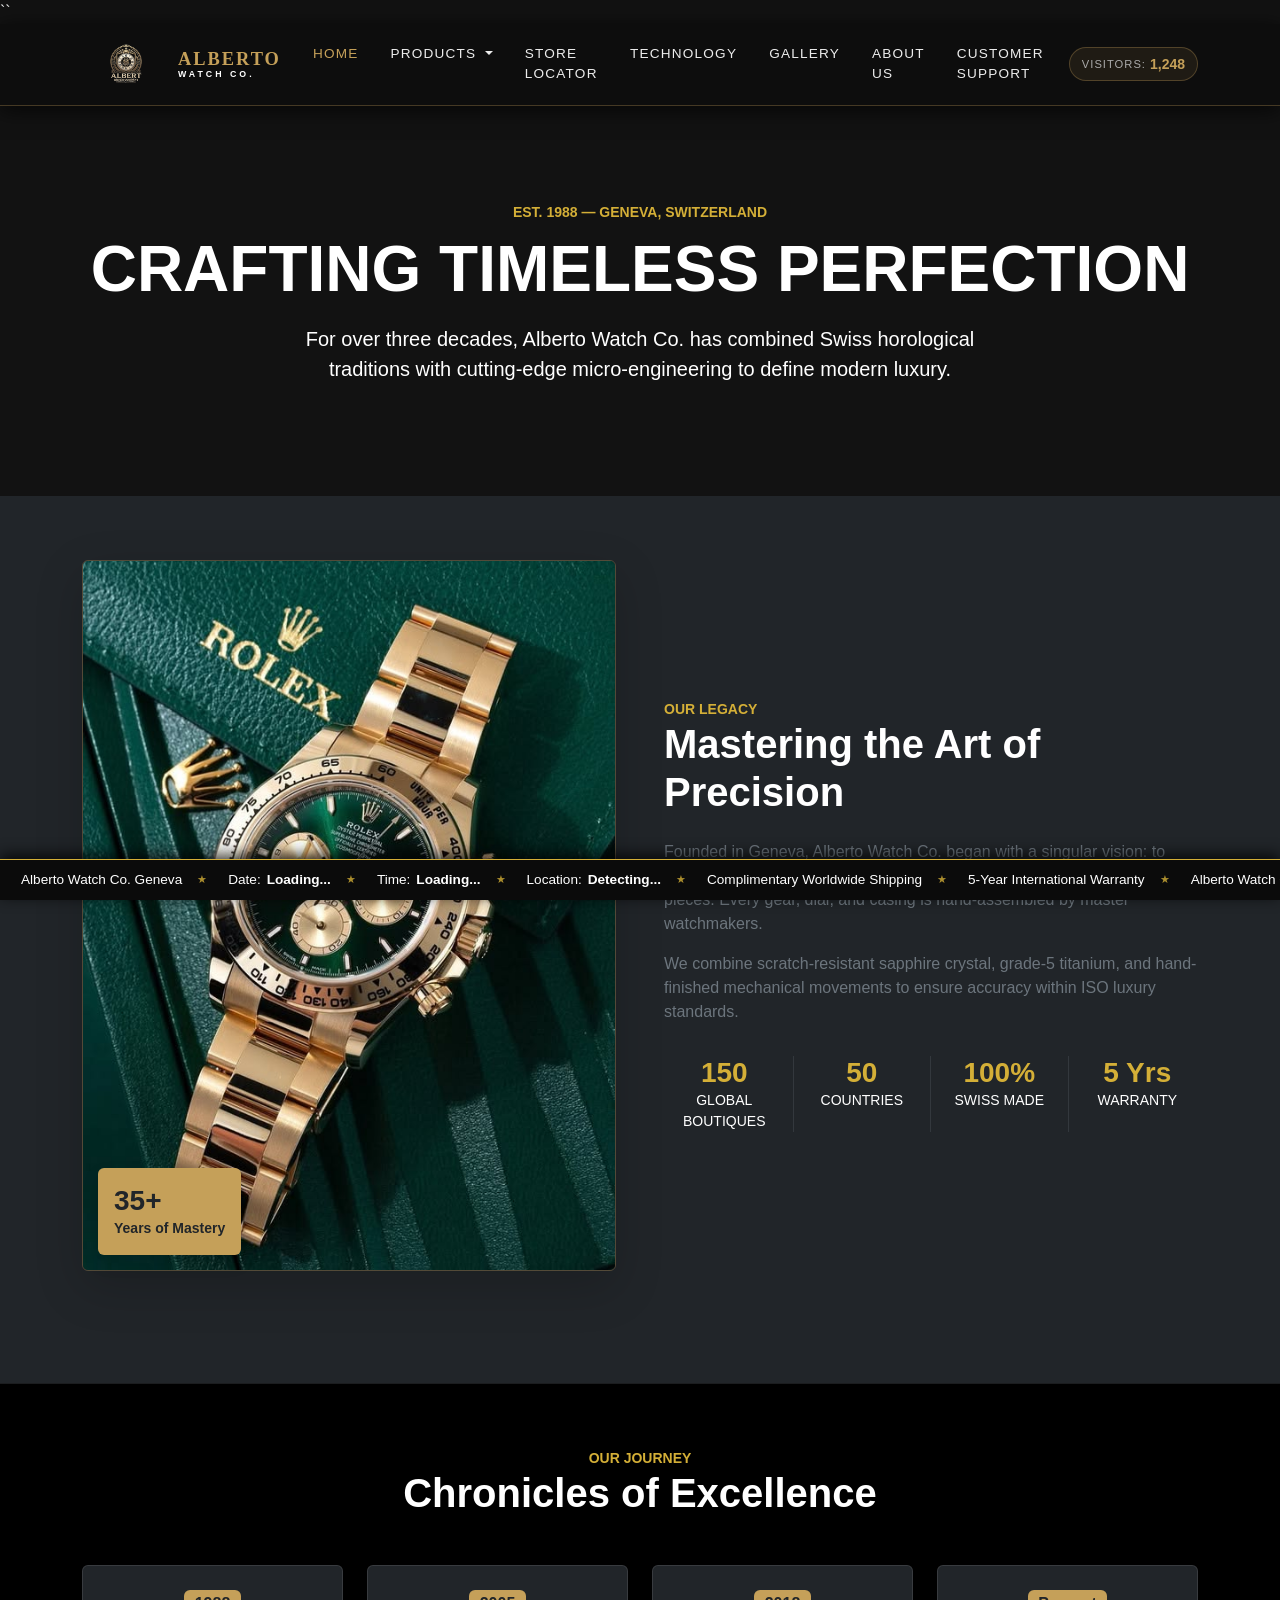
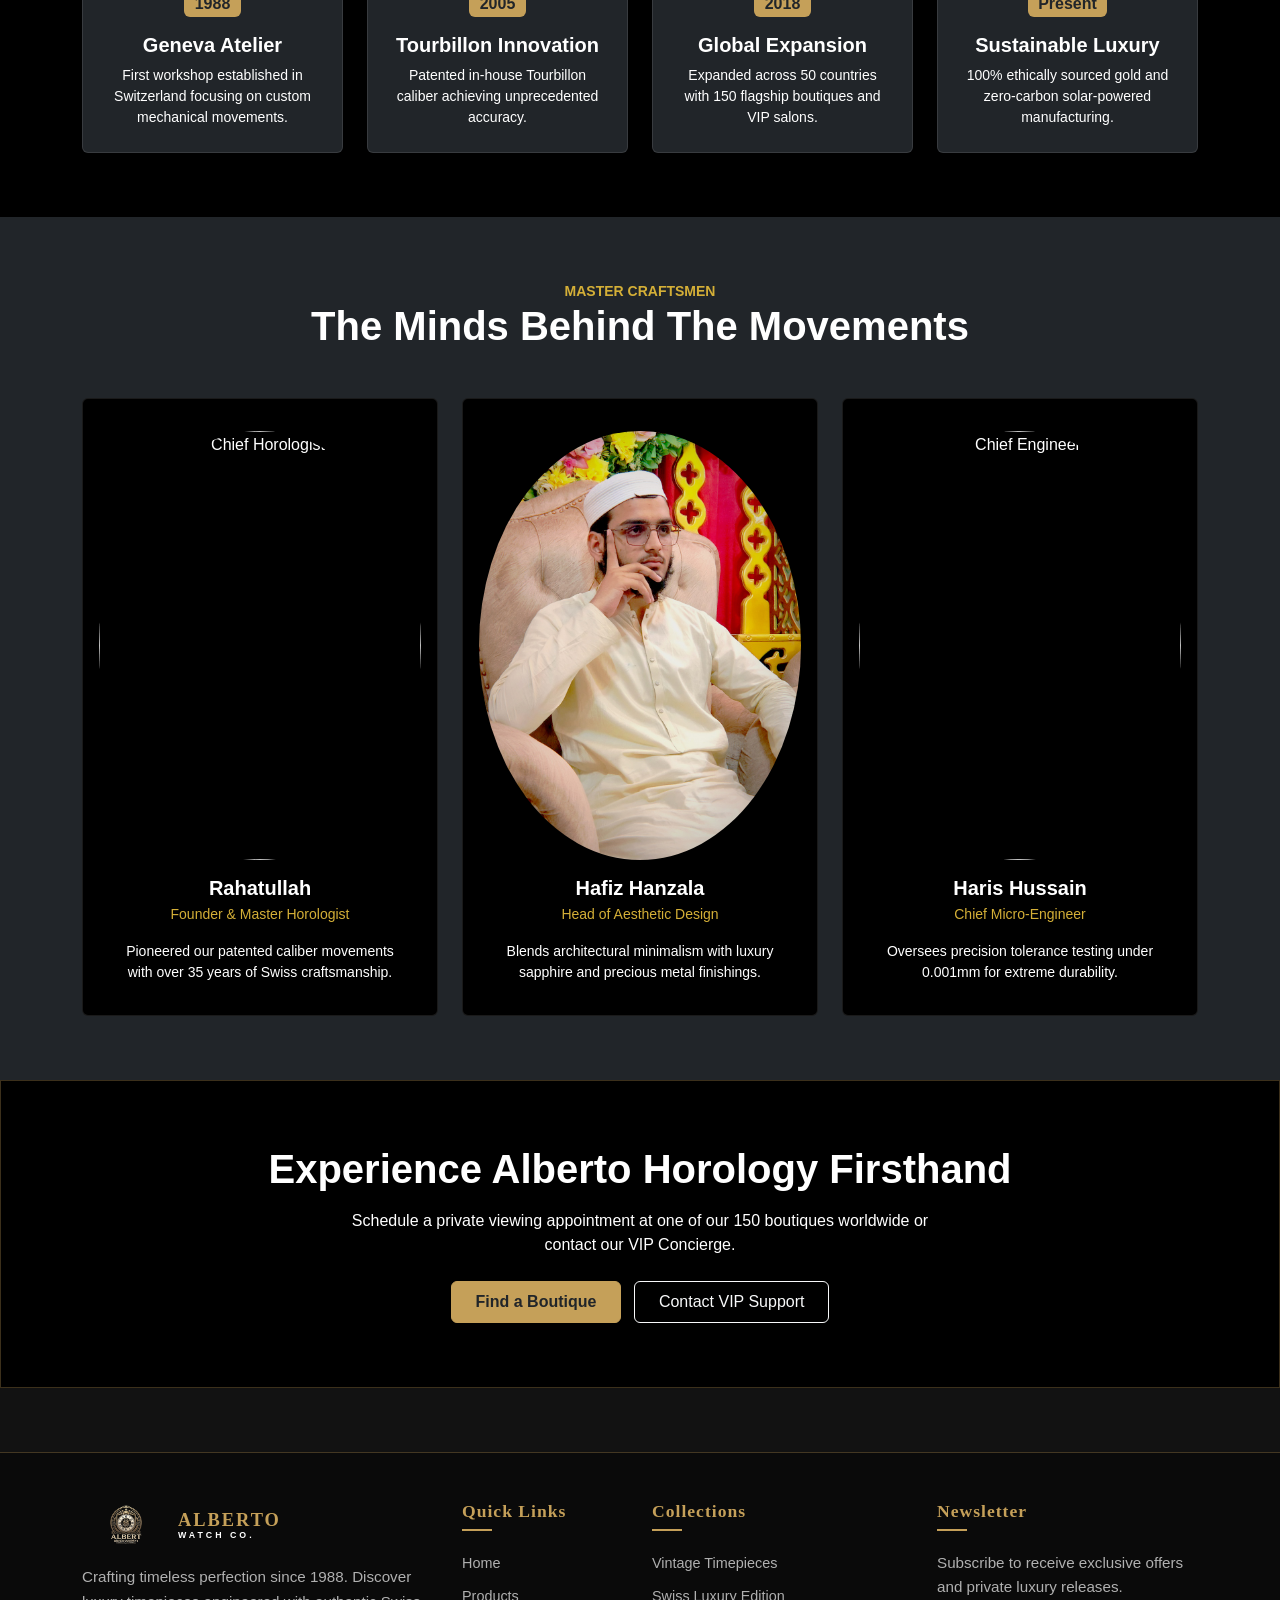
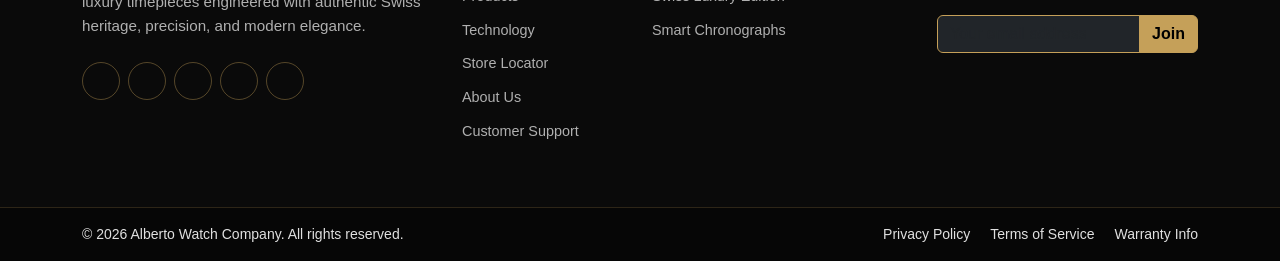
==== commit 3c5d552f: "Update team member details and images in about.html" ====
--- a/about.html
+++ b/about.html
@@ -168,9 +168,9 @@
     <div class="row g-4">
       <div class="col-md-4">
         <div class="card bg-black text-white border-gold-hover h-100 text-center p-3">
-          <img src="https://images.unsplash.com/photo-1560250097-0b93528c311a?q=80&w=400&auto=format&fit=crop" class="card-img-top rounded-circle mx-auto mt-3 style-team-img" alt="Chief Horologist">
+          <img src="rahat.png.png" class="card-img-top rounded-circle mx-auto mt-3 style-team-img" alt="Chief Horologist">
           <div class="card-body">
-            <h5 class="card-title fw-bold mb-1">Alberto Vance</h5>
+            <h5 class="card-title fw-bold mb-1">Rahatullah</h5>
             <span class="text-gold small d-block mb-3">Founder & Master Horologist</span>
             <p class="card-text small">Pioneered our patented caliber movements with over 35 years of Swiss craftsmanship.</p>
           </div>
@@ -178,9 +178,9 @@
       </div>
       <div class="col-md-4">
         <div class="card bg-black text-white border-gold-hover h-100 text-center p-3">
-          <img src="https://images.unsplash.com/photo-1573496359142-b8d87734a5a2?q=80&w=400&auto=format&fit=crop" class="card-img-top rounded-circle mx-auto mt-3 style-team-img" alt="Head of Design">
+          <img src="hanzala pic.jpeg" class="card-img-top rounded-circle mx-auto mt-3 style-team-img" alt="Head of Design">
           <div class="card-body">
-            <h5 class="card-title fw-bold mb-1">Elena Rostova</h5>
+            <h5 class="card-title fw-bold mb-1">Hafiz Hanzala</h5>
             <span class="text-gold small d-block mb-3">Head of Aesthetic Design</span>
             <p class="card-text small">Blends architectural minimalism with luxury sapphire and precious metal finishings.</p>
           </div>
@@ -188,9 +188,9 @@
       </div>
       <div class="col-md-4">
         <div class="card bg-black text-white border-gold-hover h-100 text-center p-3">
-          <img src="https://images.unsplash.com/photo-1519085360753-af0119f7cbe7?q=80&w=400&auto=format&fit=crop" class="card-img-top rounded-circle mx-auto mt-3 style-team-img" alt="Chief Engineer">
+          <img src="haris.png.jpeg" class="card-img-top rounded-circle mx-auto mt-3 style-team-img" alt="Chief Engineer">
           <div class="card-body">
-            <h5 class="card-title fw-bold mb-1">Marc Laurent</h5>
+            <h5 class="card-title fw-bold mb-1">Haris Hussain</h5>
             <span class="text-gold small d-block mb-3">Chief Micro-Engineer</span>
             <p class="card-text small">Oversees precision tolerance testing under 0.001mm for extreme durability.</p>
           </div>
